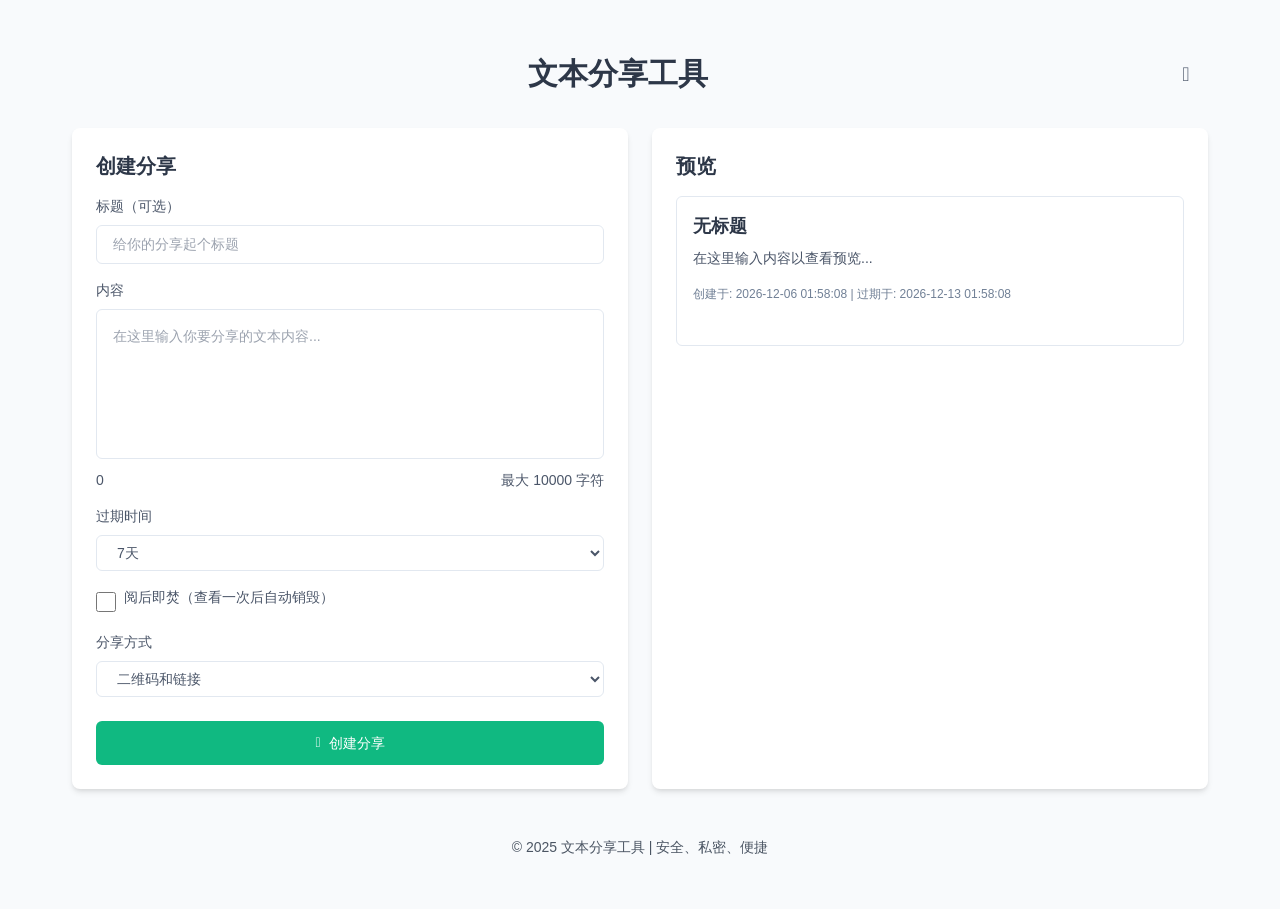
==== index.html @ 300126fb "Update index.html" ====
<!DOCTYPE html>
<html lang="zh-CN">
<head>
    <meta charset="UTF-8">
    <meta name="viewport" content="width=device-width, initial-scale=1.0">
    <title>文本分享工具</title>
    <link rel="icon" href="/favicon.ico" type="image/x-icon">
    <link rel="stylesheet" href="/css/tailwind.min.css">
    <link rel="stylesheet" href="/css/font-awesome.min.css">
    <link rel="stylesheet" href="/css/fonts.css">
    <link rel="stylesheet" href="/css/style.css">
    <script src="/js/qrcode.min.js" defer></script>
</head>
<body>
    <div class="container">
        <header class="text-center mb-8">
            <div class="header-container">
                <div></div>
                <h1 class="text-3xl font-bold main-title">文本分享工具</h1>
                <button id="themeToggle" class="theme-toggle">
                    <i class="fa fa-moon-o"></i>
                </button>
            </div>
        </header>
        
        <div class="grid grid-cols-1 lg:grid-cols-2 gap-6">
            <div class="card p-6">
                <h2 class="text-xl font-semibold mb-4 section-title">创建分享</h2>
                
                <form id="shareForm">
                    <div class="form-group">
                        <label for="title" class="form-label">标题（可选）</label>
                        <input type="text" id="title" name="title" class="form-input" placeholder="给你的分享起个标题">
                    </div>
                    
                    <div class="form-group">
                        <label for="content" class="form-label">内容</label>
                        <textarea id="content" name="content" class="input-area" placeholder="在这里输入你要分享的文本内容..." required></textarea>
                        <div class="flex justify-between text-sm text-tertiary mt-1">
                            <span id="charCount">0</span>
                            <span>最大 10000 字符</span>
                        </div>
                    </div>
                    
                    <div class="form-group">
                        <label for="expire" class="form-label">过期时间</label>
                        <select id="expire" name="expire" class="form-select">
                            <option value="1">1天</option>
                            <option value="7" selected>7天</option>
                            <option value="30">30天</option>
                        </select>
                    </div>
                    
                    <div class="checkbox-group">
                        <input type="checkbox" id="burnAfterReading" name="burnAfterRead" class="form-checkbox">
                        <label for="burnAfterReading" class="form-label">阅后即焚（查看一次后自动销毁）</label>
                    </div>
                    
                    <div class="form-group">
                        <label for="shareType" class="form-label">分享方式</label>
                        <select id="shareType" name="shareType" class="form-select">
                            <option value="both">二维码和链接</option>
                            <option value="qrcode">仅二维码</option>
                            <option value="link">仅链接</option>
                        </select>
                    </div>
                    
                    <div class="mt-6">
                        <button type="submit" class="btn btn-success full-width-btn">
                            <i class="fa fa-share-alt btn-icon"></i>
                            创建分享
                        </button>
                    </div>
                </form>
            </div>
            
            <div class="card p-6">
                <h2 class="text-xl font-semibold mb-4 section-title">预览</h2>
                
                <div id="previewContainer" class="preview-card">
                    <div id="previewTitle" class="preview-title">无标题</div>
                    <div id="previewContent" class="preview-content">在这里输入内容以查看预览...</div>
                    <div id="previewMeta" class="preview-meta">
                        创建于: <span id="previewCreatedAt"></span> | 
                        过期于: <span id="previewExpiresAt"></span>
                    </div>
                    
                    <div id="securityInfo" class="preview-meta mt-2">
                        <span id="burnIndicator" class="hidden"><i class="fa fa-fire mr-1"></i> 阅后即焚</span>
                    </div>
                    
                    <div id="shareOptions" class="hidden fade-in">
                        <hr class="my-4 border-border-color">
                        
                        <h3 class="text-lg font-medium mb-2 section-title">分享选项</h3>
                        
                        <div id="qrcodeContainer" class="qrcode-container hidden">
                            <div class="bg-white p-4 rounded-lg shadow-sm border border-gray-200 dark:bg-gray-800 dark:border-gray-700">
                                <img id="qrcodeImage" src="" alt="分享二维码" class="max-w-full h-auto mx-auto">
                                <p class="text-center text-sm text-gray-500 mt-2">扫描二维码查看内容</p>
                            </div>
                        </div>
                        
                        <div id="linkContainer" class="share-link-container hidden">
                            <span id="shareLink" class="share-link"></span>
                            <button id="copyLinkBtn" class="copy-btn">
                                <i class="fa fa-copy"></i>
                            </button>
                        </div>
                    </div>
                </div>
            </div>
        </div>
        
        <footer class="mt-12 text-center text-gray-600 text-sm">
            <p>&copy; 2025 文本分享工具 | 安全、私密、便捷</p>
        </footer>
    </div>
    
    <div id="clipboardMessage" class="clipboard-message">
        <i class="fa fa-check-circle mr-2"></i>
        <span>链接已复制到剪贴板</span>
    </div>
    
    <script>
        // 全局 API 地址
        window.API_BASE_URL = window.location.origin;
        console.log('✅ API_BASE_URL:', window.API_BASE_URL);
    </script>
    
    <script src="/js/app.js"></script>

    <link rel="manifest" href="/manifest.json">
    <meta name="apple-mobile-web-app-capable" content="yes">
    <meta name="apple-mobile-web-app-status-bar-style" content="black-translucent">
    <meta name="apple-mobile-web-app-title" content="TextShare">
    <meta name="msapplication-TileColor" content="#3b82f6">
    <meta name="msapplication-TileImage" content="/images/icons/icon-144x144.png">
    <meta name="theme-color" content="#3b82f6">
    <meta name="application-name" content="文本分享工具">

    <script>
        if ('serviceWorker' in navigator) {
            window.addEventListener('load', () => {
                navigator.serviceWorker.register('/sw.js', { scope: '/' })
                    .then((registration) => {
                        console.log('✅ Service Worker 注册成功');
                    })
                    .catch((error) => {
                        console.error('❌ Service Worker 注册失败:', error);
                    });
            });
        }
    </script>
</body>
</html>
---- css/fonts.css ----
/* ===== Inter 字体（可变字体，包含所有字重） ===== */
@font-face {
    font-family: 'Inter';
    src: url('/fonts/inter/Inter-Variable.woff2') format('woff2-variations');
    font-weight: 100 900;
    font-display: swap;
    font-style: normal;
}

@font-face {
    font-family: 'Inter';
    src: url('/fonts/inter/Inter-Variable.woff2') format('woff2-variations');
    font-weight: 100 900;
    font-display: swap;
    font-style: italic;
}

/* ===== FontAwesome 字体（如果CSS中已定义，这里可省略） ===== */
/* FontAwesome 的字体文件由 font-awesome.min.css 自动引用 */
---- css/style.css ----
/* ===== CSS变量（主题色） ===== */
:root {
    --bg-color: #f8fafc;
    --card-bg: #ffffff;
    --text-primary: #2d3748;
    --text-secondary: #4a5568;
    --text-tertiary: #718096;
    --border-color: #e2e8f0;
    --link-color: #3b82f6;
    --link-hover: #2563eb;
    --success-color: #10b981;
    --success-hover: #059669;
    --burn-notice-bg: #fff3cd;
    --burn-notice-text: #856404;
    --notification-bg: #4CAF50;
    --notification-text: white;
}

[data-theme="dark"] {
    --bg-color: #1a202c;
    --card-bg: #2d3748;
    --text-primary: #ffffff;
    --text-secondary: #e2e8f0;
    --text-tertiary: #a0aec0;
    --border-color: #4a5568;
    --link-color: #63b3ed;
    --link-hover: #90cdf4;
    --success-color: #38b2ac;
    --success-hover: #319795;
    --burn-notice-bg: #5c3c00;
    --burn-notice-text: #ffd700;
    --notification-bg: #38a169;
    --notification-text: #f7fafc;
}

/* ===== 全局重置 ===== */
* {
    margin: 0;
    padding: 0;
    box-sizing: border-box;
}

body {
    font-family: 'Inter', -apple-system, BlinkMacSystemFont, "Segoe UI", Roboto, "Helvetica Neue", Arial, sans-serif;
    background-color: var(--bg-color);
    color: var(--text-secondary);
    transition: background-color 0.3s ease;
    padding: 20px;
}

/* ===== 容器 ===== */
.container {
    max-width: 1200px;
    margin: 0 auto;
    padding: 2rem;
}

/* ===== 卡片 ===== */
.card {
    background-color: var(--card-bg);
    border-radius: 0.5rem;
    box-shadow: 0 4px 6px -1px rgba(0, 0, 0, 0.1), 0 2px 4px -1px rgba(0, 0, 0, 0.06);
    overflow: hidden;
    transition: background-color 0.3s ease;
}

/* ===== 输入框 ===== */
.input-area {
    resize: none;
    width: 100%;
    height: 150px;
    padding: 1rem;
    border: 1px solid var(--border-color);
    border-radius: 0.375rem;
    font-family: 'Inter', -apple-system, BlinkMacSystemFont, "Segoe UI", Roboto, sans-serif;
    font-size: 0.875rem;
    line-height: 1.5;
    color: var(--text-secondary);
    background-color: var(--card-bg);
    transition: border-color 0.3s ease, background-color 0.3s ease;
}

.input-area:focus {
    outline: none;
    border-color: var(--link-color);
    box-shadow: 0 0 0 3px rgba(59, 130, 246, 0.3);
}

/* ===== 按钮 ===== */
.btn {
    display: inline-flex;
    align-items: center;
    justify-content: center;
    padding: 0.5rem 1rem;
    font-size: 0.875rem;
    font-weight: 500;
    line-height: 1.5;
    border-radius: 0.375rem;
    transition: all 0.3s ease;
    cursor: pointer;
    border: none;
    min-height: 44px;
    min-width: 44px;
}

.btn-primary {
    background-color: var(--link-color);
    color: #ffffff;
}

.btn-primary:hover {
    background-color: var(--link-hover);
}

.btn-success {
    background-color: var(--success-color);
    color: #ffffff;
}

.btn-success:hover {
    background-color: var(--success-hover);
}

.btn-secondary {
    background-color: var(--border-color);
    color: var(--text-secondary);
}

.btn-secondary:hover {
    background-color: #cbd5e0;
}

.full-width-btn {
    width: 100%;
    display: flex;
    justify-content: center;
}

.btn-icon {
    margin-right: 0.5rem;
}

/* ===== 表单 ===== */
.form-group {
    margin-bottom: 1rem;
}

.form-label {
    display: block;
    margin-bottom: 0.5rem;
    font-size: 0.875rem;
    font-weight: 500;
    color: var(--text-secondary);
}

.form-input {
    display: block;
    width: 100%;
    padding: 0.5rem 1rem;
    font-size: 0.875rem;
    line-height: 1.5;
    color: var(--text-secondary);
    background-color: var(--card-bg);
    background-clip: padding-box;
    border: 1px solid var(--border-color);
    border-radius: 0.375rem;
    transition: border-color 0.3s ease, background-color 0.3s ease;
}

.form-input:focus {
    outline: none;
    border-color: var(--link-color);
    box-shadow: 0 0 0 3px rgba(59, 130, 246, 0.3);
}

.form-select {
    display: block;
    width: 100%;
    padding: 0.5rem 1rem;
    font-size: 0.875rem;
    line-height: 1.5;
    color: var(--text-secondary);
    background-color: var(--card-bg);
    background-clip: padding-box;
    border: 1px solid var(--border-color);
    border-radius: 0.375rem;
    transition: border-color 0.3s ease, background-color 0.3s ease;
}

.form-select:focus {
    outline: none;
    border-color: var(--link-color);
    box-shadow: 0 0 0 3px rgba(59, 130, 246, 0.3);
}

.form-checkbox {
    width: 1.25rem;
    height: 1.25rem;
    margin-right: 0.5rem;
    accent-color: var(--link-color);
}

.checkbox-group {
    display: flex;
    align-items: center;
    margin-bottom: 1rem;
}

/* ===== 预览 ===== */
.preview-card {
    border: 1px solid var(--border-color);
    border-radius: 0.375rem;
    padding: 1rem;
    min-height: 150px;
    background-color: var(--card-bg);
    transition: background-color 0.3s ease, border-color 0.3s ease;
}

.preview-title {
    font-size: 1.125rem;
    font-weight: 600;
    color: var(--text-primary);
    margin-bottom: 0.5rem;
}

.preview-content {
    font-size: 0.875rem;
    line-height: 1.5;
    color: var(--text-secondary);
    white-space: pre-wrap;
    word-break: break-word;
}

.preview-meta {
    font-size: 0.75rem;
    color: var(--text-tertiary);
    margin-top: 1rem;
}

/* ===== 分享链接 & 二维码 ===== */
.share-link-container {
    display: flex;
    align-items: center;
    margin: 1rem 0;
}

.share-link {
    flex: 1;
    padding: 0.5rem;
    font-size: 0.875rem;
    color: var(--text-secondary);
    background-color: var(--bg-color);
    border: 1px solid var(--border-color);
    border-radius: 0.375rem 0 0 0.375rem;
    overflow: hidden;
    text-overflow: ellipsis;
    white-space: nowrap;
    transition: background-color 0.3s ease, border-color 0.3s ease;
}

.copy-btn {
    padding: 0.5rem 1rem;
    font-size: 0.875rem;
    font-weight: 500;
    color: var(--text-secondary);
    background-color: var(--border-color);
    border: 1px solid var(--border-color);
    border-left: none;
    border-radius: 0 0.375rem 0.375rem 0;
    cursor: pointer;
    transition: all 0.3s ease;
    min-height: 44px;
    min-width: 44px;
}

.copy-btn:hover {
    background-color: #cbd5e0;
}

.qrcode-container {
    display: flex;
    justify-content: center;
    align-items: center;
    margin: 1rem 0;
}

/* ===== 阅后即焚提示 ===== */
.burn-notice {
    background-color: var(--burn-notice-bg);
    color: var(--burn-notice-text);
    padding: 12px 15px;
    border-radius: 8px;
    margin-bottom: 20px;
    font-size: 14px;
    border-left: 4px solid var(--burn-notice-text);
    display: flex;
    align-items: center;
}

.burn-notice i {
    margin-right: 8px;
    font-size: 16px;
}

/* ===== 主题切换 ===== */
.theme-toggle {
    background: none;
    border: none;
    color: var(--text-secondary);
    cursor: pointer;
    font-size: 1.25rem;
    transition: color 0.3s ease;
    min-height: 44px;
    min-width: 44px;
}

.theme-toggle:hover {
    color: var(--link-color);
}

/* ===== 头部 ===== */
.header-container {
    display: flex;
    justify-content: space-between;
    align-items: center;
    margin-bottom: 8px;
}

.main-title, .section-title {
    color: var(--text-primary);
}

/* ===== 剪贴板提示 ===== */
.clipboard-message {
    position: fixed;
    bottom: 20px;
    right: 20px;
    padding: 0.75rem 1rem;
    background-color: var(--notification-bg);
    color: var(--notification-text);
    border-radius: 0.375rem;
    box-shadow: 0 4px 6px -1px rgba(0, 0, 0, 0.1), 0 2px 4px -1px rgba(0, 0, 0, 0.06);
    z-index: 1000;
    opacity: 0;
    transform: translateY(20px);
    transition: all 0.3s ease;
}

.clipboard-message.show {
    opacity: 1;
    transform: translateY(0);
}

/* ===== 复制通知（view.html用） ===== */
.copy-notification {
    position: fixed;
    top: 20px;
    right: 20px;
    background-color: var(--notification-bg);
    color: var(--notification-text);
    padding: 12px 20px;
    border-radius: 8px;
    box-shadow: 0 4px 12px rgba(0, 0, 0, 0.15);
    transform: translateX(120%);
    opacity: 0;
    transition: transform 0.3s ease, opacity 0.3s ease;
    z-index: 1000;
    display: flex;
    align-items: center;
}

.copy-notification i {
    margin-right: 8px;
}

.copy-notification.show {
    transform: translateX(0);
    opacity: 1;
}

/* ===== 错误页面 ===== */
.error-container {
    text-align: center;
    padding: 40px 20px;
    color: var(--text-secondary);
}

.error-container i {
    font-size: 48px;
    margin-bottom: 20px;
    color: #e53e3e;
}

.error-container h2 {
    font-size: 24px;
    margin-bottom: 10px;
    color: var(--text-primary);
}

.error-container p {
    font-size: 16px;
}

/* ===== 工具类 ===== */
.hidden {
    display: none;
}

.fade-in {
    animation: fadeIn 0.3s ease-in-out;
}

@keyframes fadeIn {
    from {
        opacity: 0;
        transform: translateY(-10px);
    }
    to {
        opacity: 1;
        transform: translateY(0);
    }
}

/* ===== 时间信息 ===== */
.time-info {
    color: var(--text-secondary);
    font-size: 14px;
    margin-bottom: 25px;
    padding-bottom: 15px;
    border-bottom: 1px solid var(--border-color);
}

.text-title {
    font-size: 18px;
    font-weight: 600;
    color: var(--text-primary);
    margin-bottom: 15px;
    padding-bottom: 10px;
    border-bottom: 1px solid var(--border-color);
}

/* ===== 分割线 ===== */
.divider {
    height: 1px;
    background-color: var(--border-color);
    margin: 20px 0;
}

/* ===== 响应式适配 ===== */
@media (max-width: 768px) {
    .container {
        padding: 1rem;
    }
    
    .grid {
        grid-template-columns: 1fr !important;
    }
    
    .input-area {
        height: 120px;
        font-size: 16px; /* 防止iOS自动缩放 */
    }
    
    .form-input,
    .form-select {
        font-size: 16px;
    }
}
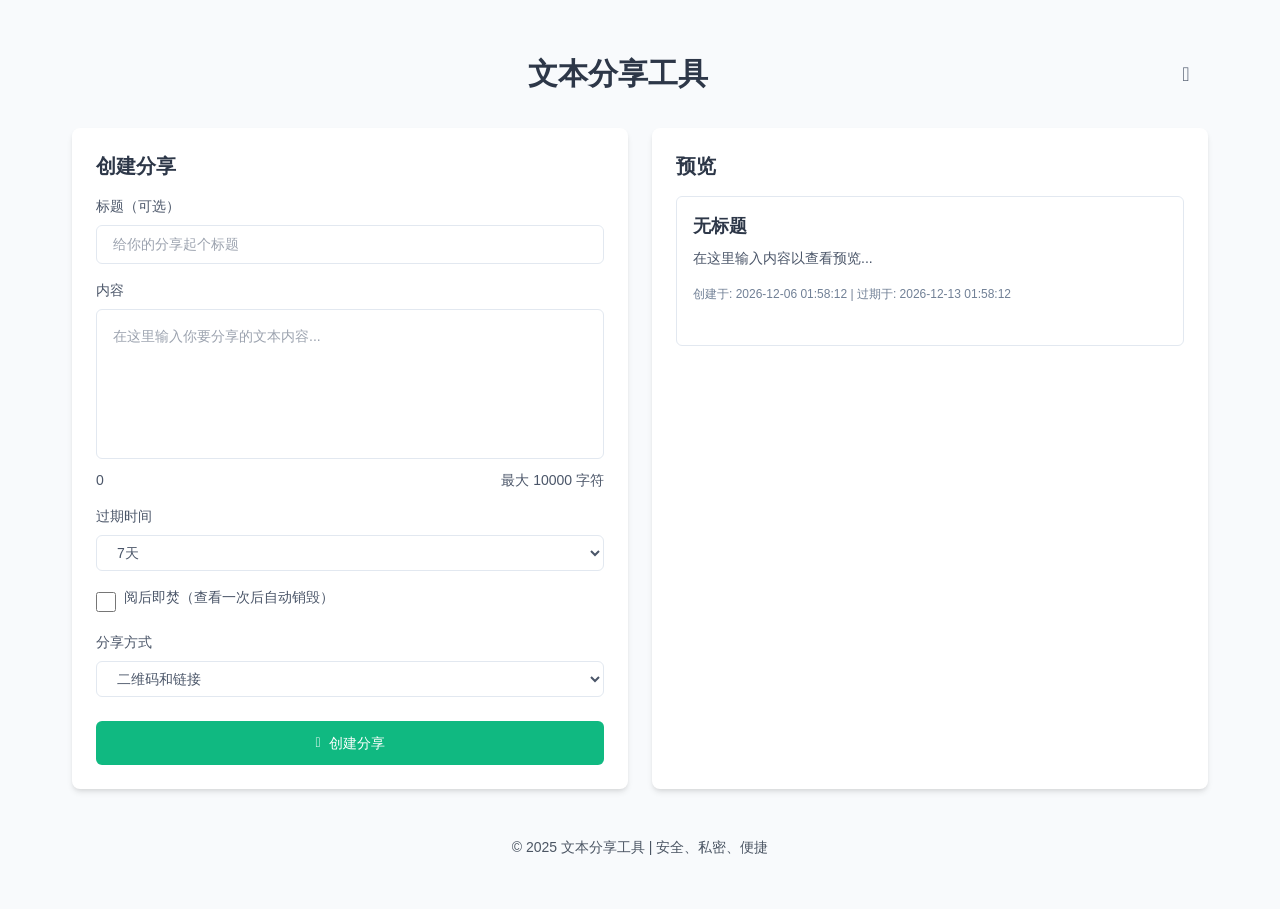
==== commit f48dc279: "Update index.html" ====
--- a/index.html
+++ b/index.html
@@ -9,7 +9,8 @@
     <link rel="stylesheet" href="/css/font-awesome.min.css">
     <link rel="stylesheet" href="/css/fonts.css">
     <link rel="stylesheet" href="/css/style.css">
-    <script src="/js/qrcode.min.js" defer></script>
+    <!-- QRCode 库 - 使用 CDN -->
+    <script src="https://cdn.jsdelivr.net/npm/qrcode@1.5.1/build/qrcode.min.js"></script>
 </head>
 <body>
     <div class="container">
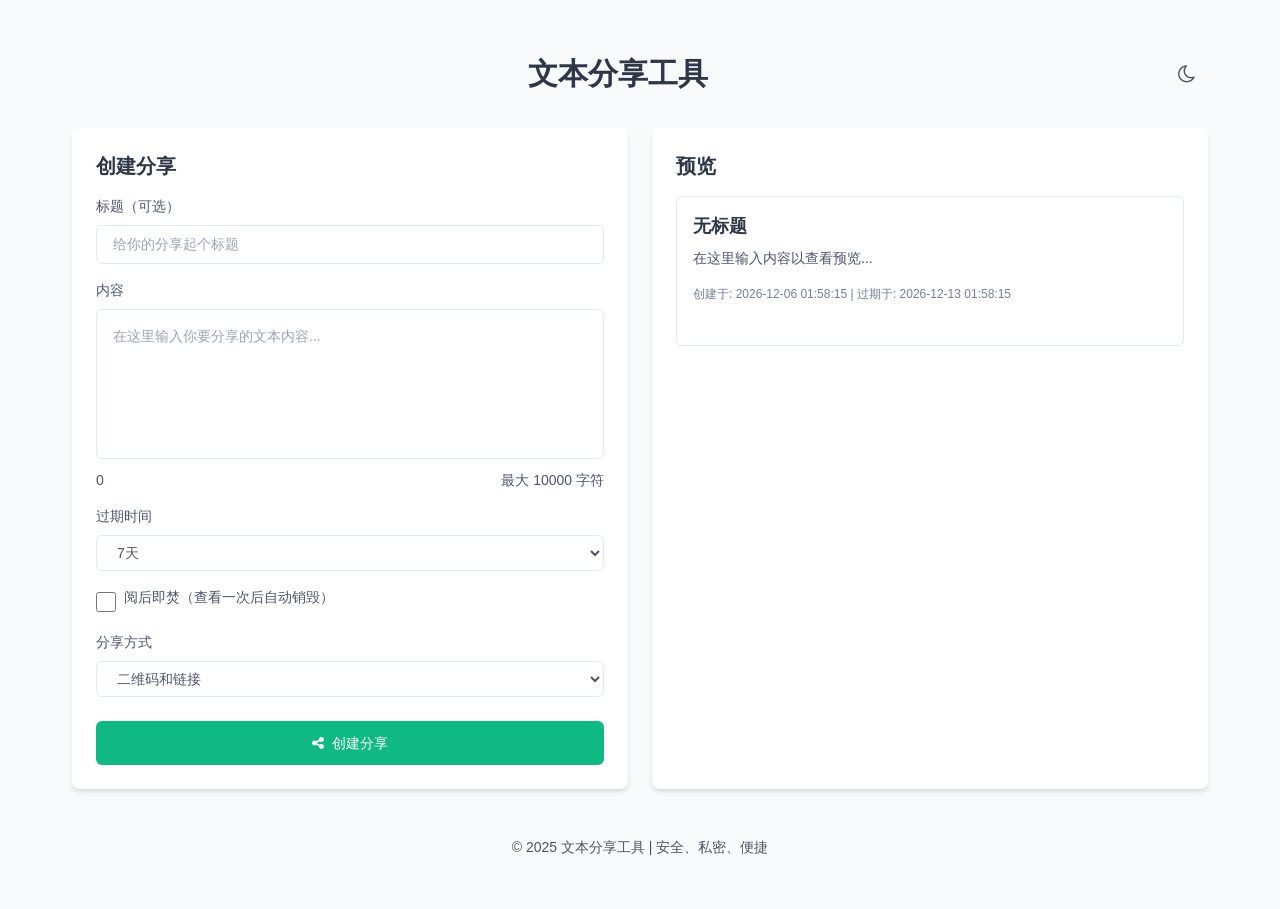
==== commit 0d0f0965: "Update index.html" ====
--- a/index.html
+++ b/index.html
@@ -4,7 +4,7 @@
     <meta charset="UTF-8">
     <meta name="viewport" content="width=device-width, initial-scale=1.0">
     <title>文本分享工具</title>
-    <link rel="icon" href="/favicon.ico" type="image/x-icon">
+    <link rel="icon" href="data:image/svg+xml,<svg xmlns='http://www.w3.org/2000/svg' viewBox='0 0 100 100'><text y='.9em' font-size='90'>📄</text></svg>">
     <link rel="stylesheet" href="/css/tailwind.min.css">
     <link rel="stylesheet" href="/css/font-awesome.min.css">
     <link rel="stylesheet" href="/css/fonts.css">
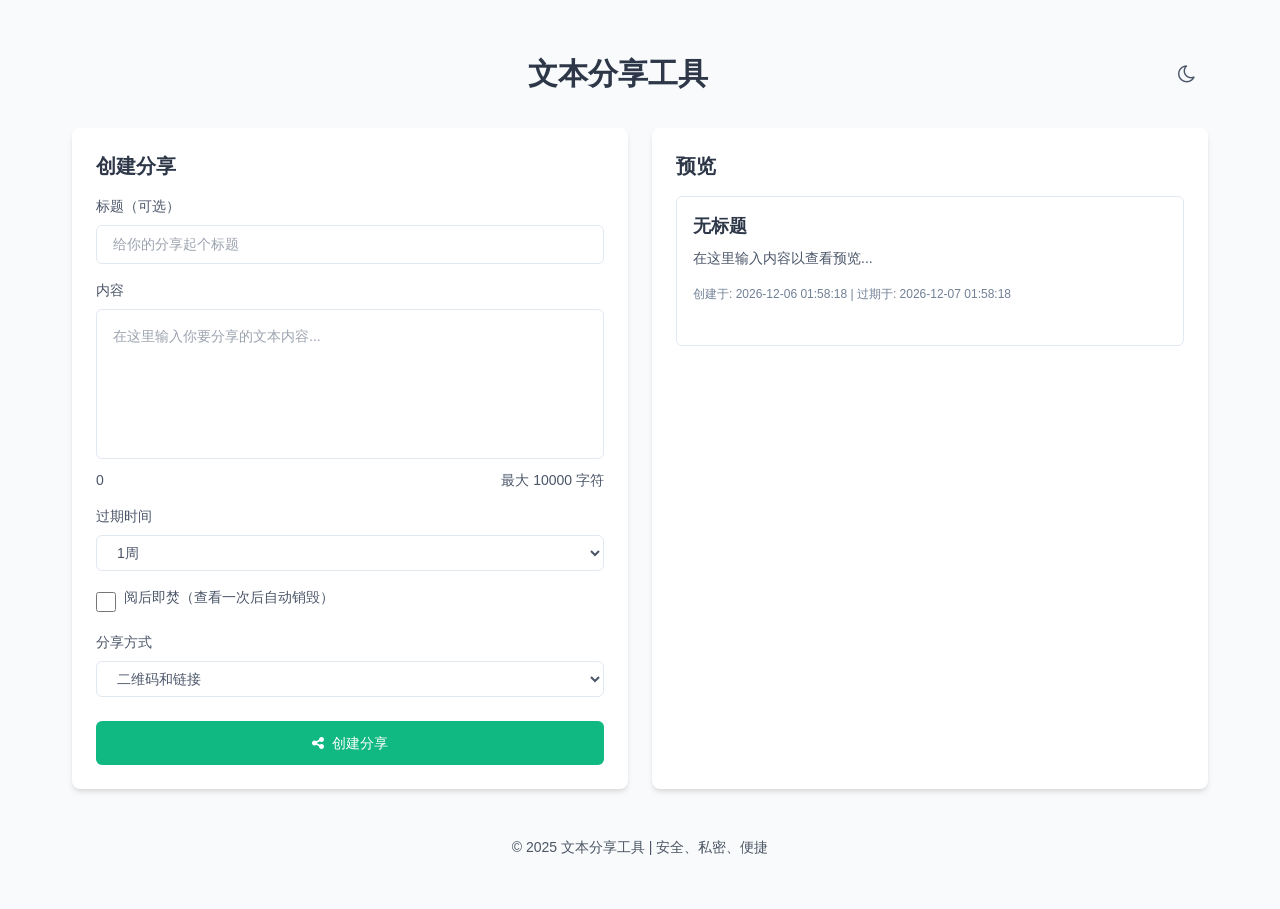
==== commit 01e5e291: "Update index.html" ====
--- a/index.html
+++ b/index.html
@@ -46,9 +46,14 @@
                     <div class="form-group">
                         <label for="expire" class="form-label">过期时间</label>
                         <select id="expire" name="expire" class="form-select">
-                            <option value="1">1天</option>
-                            <option value="7" selected>7天</option>
-                            <option value="30">30天</option>
+                            <option value="5分钟">5分钟</option>
+                            <option value="10分钟">10分钟</option>
+                            <option value="1小时">1小时</option>
+                            <option value="1天">1天</option>
+                            <option value="1周" selected>1周</option>
+                            <option value="1个月">1个月</option>
+                            <option value="1年">1年</option>
+                            <option value="永不过期">永不过期</option>
                         </select>
                     </div>
                     
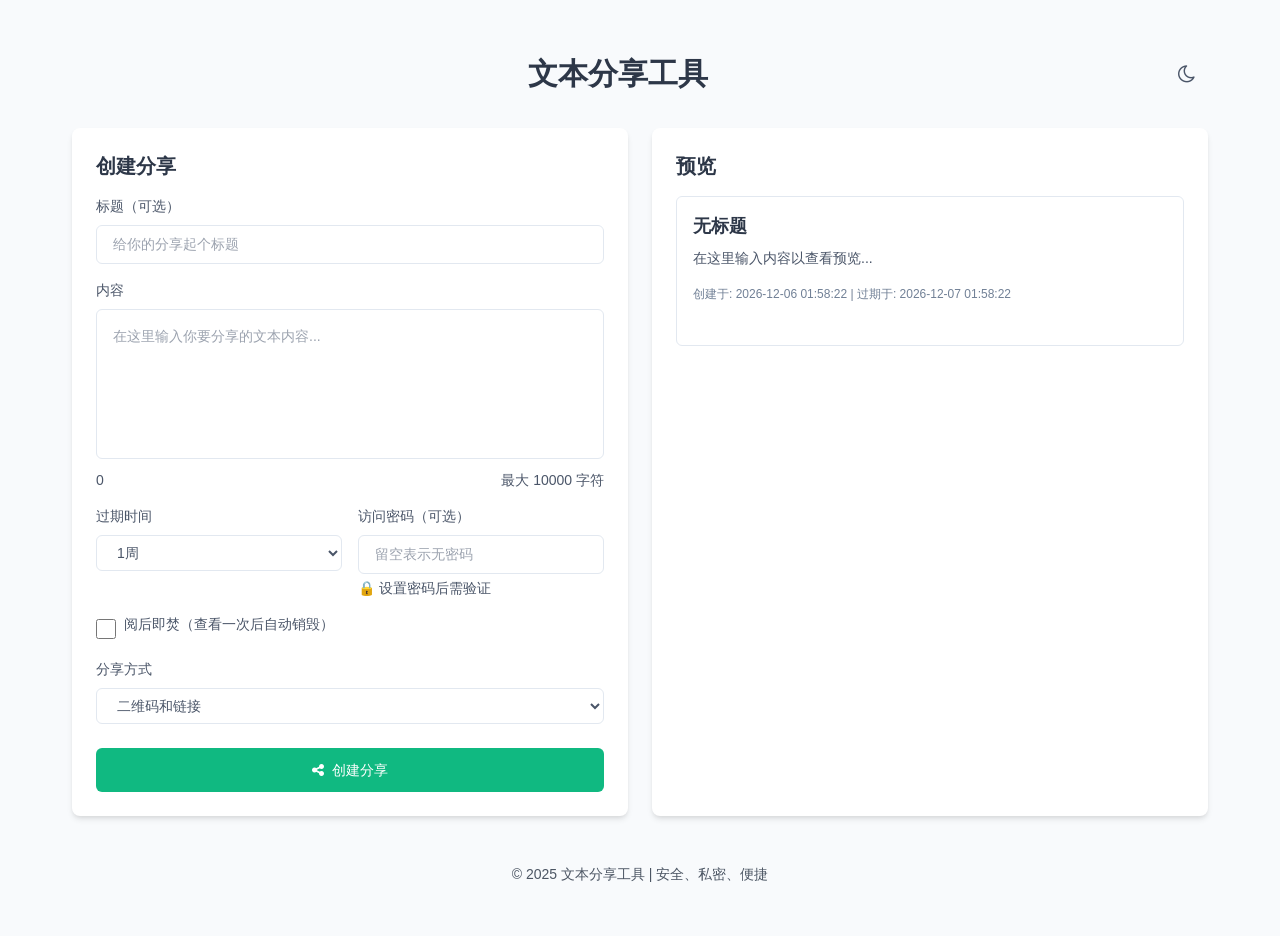
==== commit f33c41e4: "Update index.html" ====
--- a/index.html
+++ b/index.html
@@ -43,18 +43,28 @@
                         </div>
                     </div>
                     
+                    <!-- ✅ 修改：过期时间和密码放在同一行 -->
                     <div class="form-group">
-                        <label for="expire" class="form-label">过期时间</label>
-                        <select id="expire" name="expire" class="form-select">
-                            <option value="5分钟">5分钟</option>
-                            <option value="10分钟">10分钟</option>
-                            <option value="1小时">1小时</option>
-                            <option value="1天">1天</option>
-                            <option value="1周" selected>1周</option>
-                            <option value="1个月">1个月</option>
-                            <option value="1年">1年</option>
-                            <option value="永不过期">永不过期</option>
-                        </select>
+                        <div style="display: grid; grid-template-columns: 1fr 1fr; gap: 16px;">
+                            <div>
+                                <label for="expire" class="form-label">过期时间</label>
+                                <select id="expire" name="expire" class="form-select">
+                                    <option value="5分钟">5分钟</option>
+                                    <option value="10分钟">10分钟</option>
+                                    <option value="1小时">1小时</option>
+                                    <option value="1天">1天</option>
+                                    <option value="1周" selected>1周</option>
+                                    <option value="1个月">1个月</option>
+                                    <option value="1年">1年</option>
+                                    <option value="永不过期">永不过期</option>
+                                </select>
+                            </div>
+                            <div>
+                                <label for="password" class="form-label">访问密码（可选）</label>
+                                <input type="text" id="password" name="password" class="form-input" placeholder="留空表示无密码">
+                                <p class="text-sm text-tertiary mt-1">🔒 设置密码后需验证</p>
+                            </div>
+                        </div>
                     </div>
                     
                     <div class="checkbox-group">
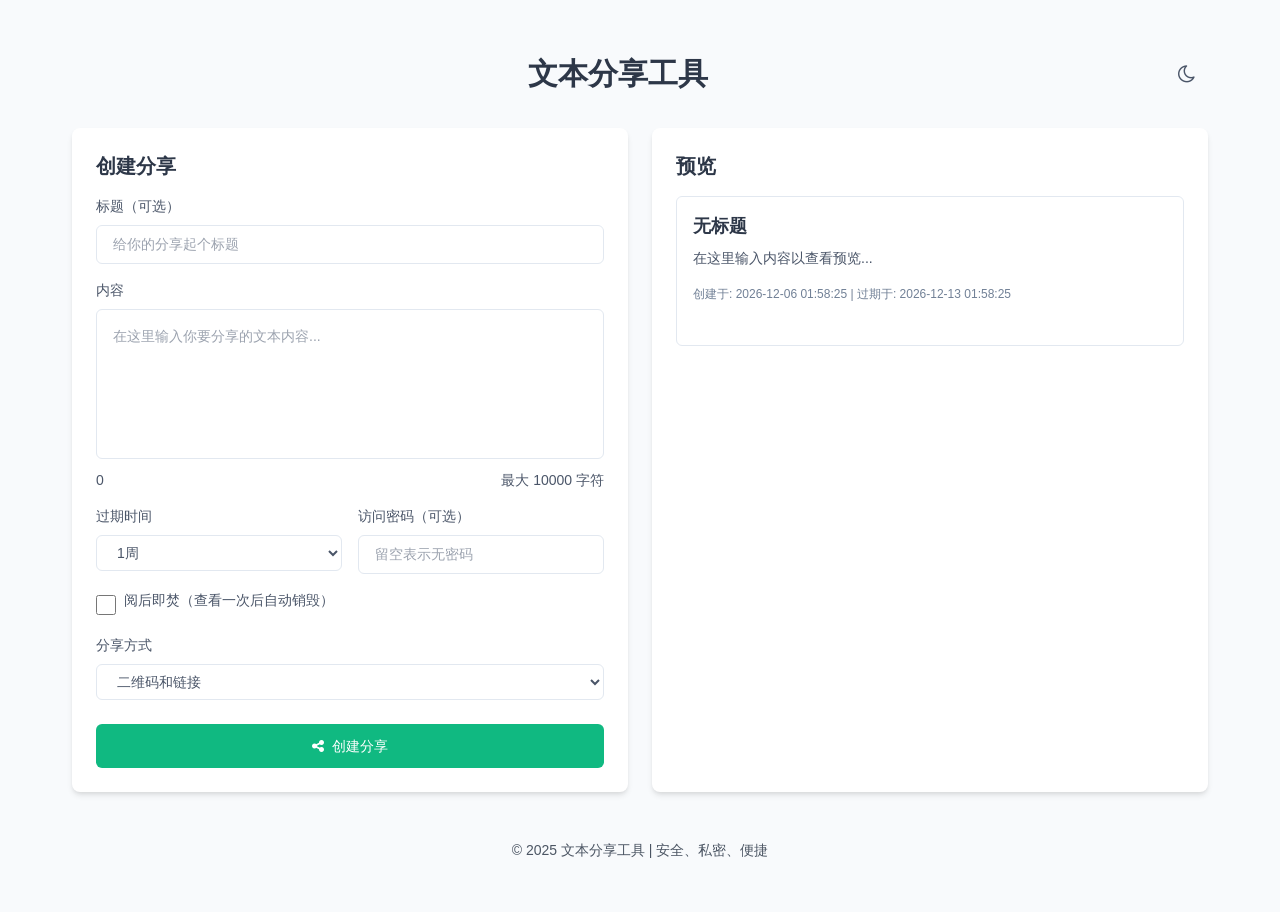
==== commit 7e0c7467: "Update index.html" ====
--- a/index.html
+++ b/index.html
@@ -62,7 +62,6 @@
                             <div>
                                 <label for="password" class="form-label">访问密码（可选）</label>
                                 <input type="text" id="password" name="password" class="form-input" placeholder="留空表示无密码">
-                                <p class="text-sm text-tertiary mt-1">🔒 设置密码后需验证</p>
                             </div>
                         </div>
                     </div>
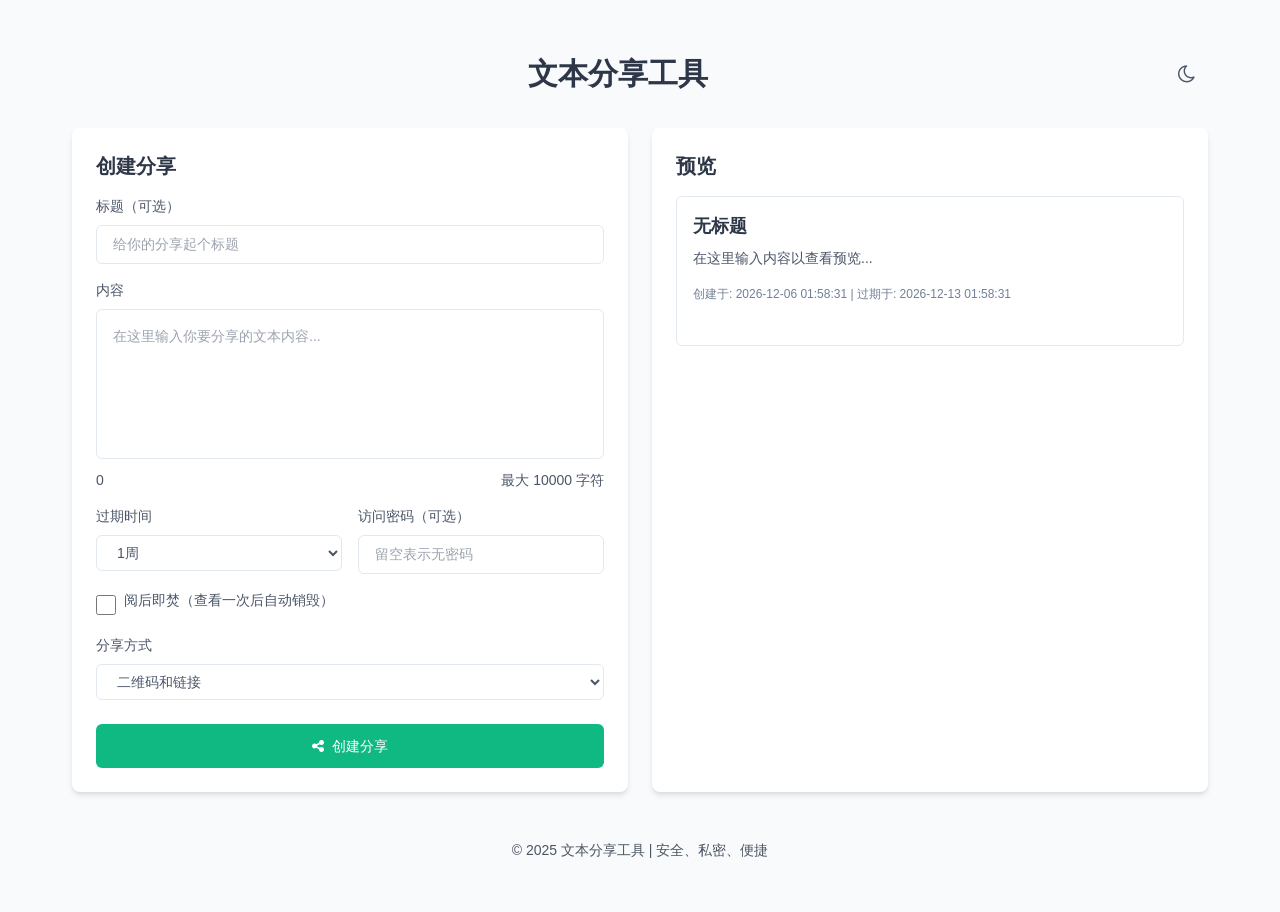
==== commit 718fdaa1: "Update index.html" ====
--- a/index.html
+++ b/index.html
@@ -154,18 +154,7 @@
     <meta name="theme-color" content="#3b82f6">
     <meta name="application-name" content="文本分享工具">
 
-    <script>
-        if ('serviceWorker' in navigator) {
-            window.addEventListener('load', () => {
-                navigator.serviceWorker.register('/sw.js', { scope: '/' })
-                    .then((registration) => {
-                        console.log('✅ Service Worker 注册成功');
-                    })
-                    .catch((error) => {
-                        console.error('❌ Service Worker 注册失败:', error);
-                    });
-            });
-        }
+
     </script>
 </body>
 </html>
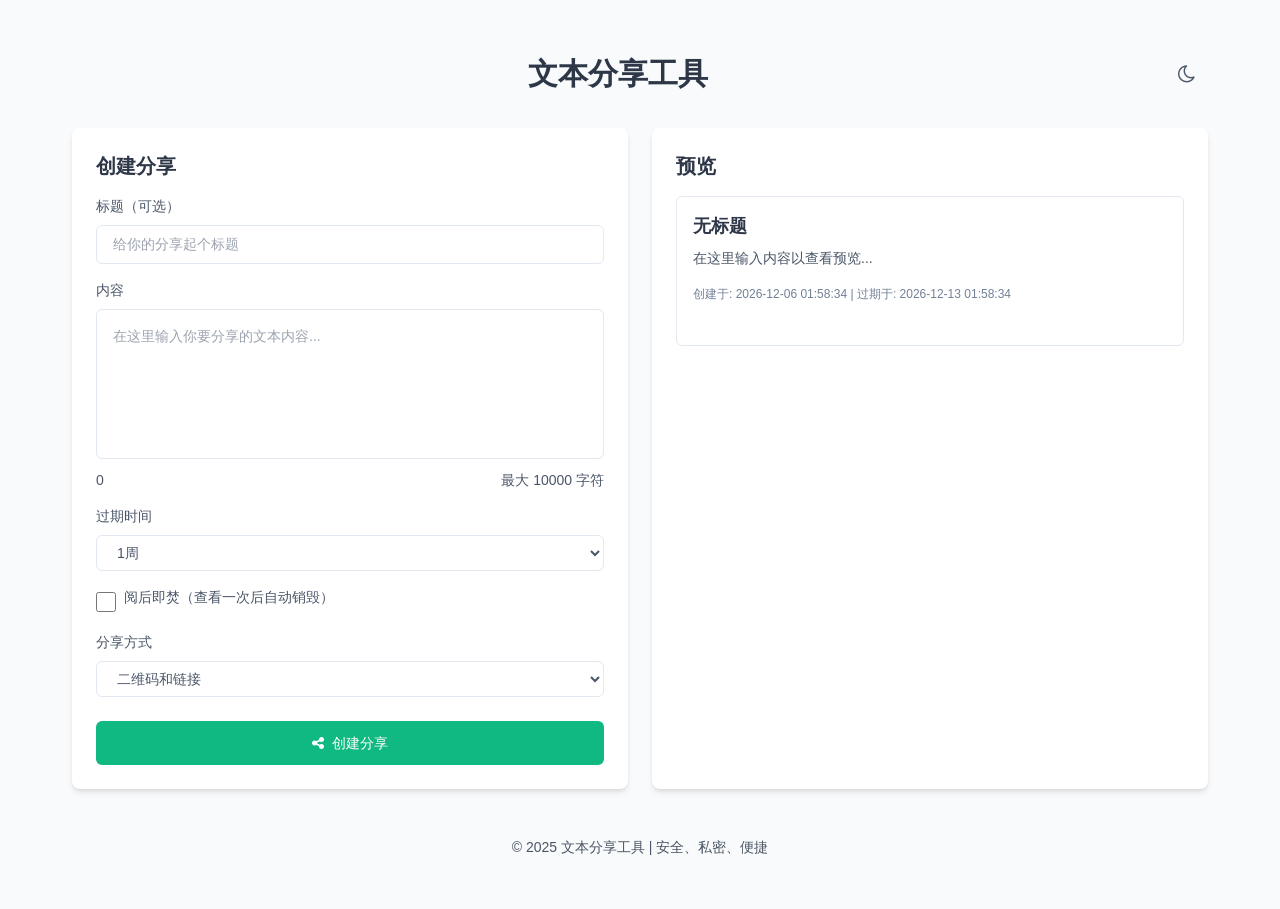
==== commit 514f725f: "Update index.html" ====
--- a/index.html
+++ b/index.html
@@ -43,27 +43,18 @@
                         </div>
                     </div>
                     
-                    <!-- ✅ 修改：过期时间和密码放在同一行 -->
                     <div class="form-group">
-                        <div style="display: grid; grid-template-columns: 1fr 1fr; gap: 16px;">
-                            <div>
-                                <label for="expire" class="form-label">过期时间</label>
-                                <select id="expire" name="expire" class="form-select">
-                                    <option value="5分钟">5分钟</option>
-                                    <option value="10分钟">10分钟</option>
-                                    <option value="1小时">1小时</option>
-                                    <option value="1天">1天</option>
-                                    <option value="1周" selected>1周</option>
-                                    <option value="1个月">1个月</option>
-                                    <option value="1年">1年</option>
-                                    <option value="永不过期">永不过期</option>
-                                </select>
-                            </div>
-                            <div>
-                                <label for="password" class="form-label">访问密码（可选）</label>
-                                <input type="text" id="password" name="password" class="form-input" placeholder="留空表示无密码">
-                            </div>
-                        </div>
+                        <label for="expire" class="form-label">过期时间</label>
+                        <select id="expire" name="expire" class="form-select">
+                            <option value="5分钟">5分钟</option>
+                            <option value="10分钟">10分钟</option>
+                            <option value="1小时">1小时</option>
+                            <option value="1天">1天</option>
+                            <option value="1周" selected>1周</option>
+                            <option value="1个月">1个月</option>
+                            <option value="1年">1年</option>
+                            <option value="永不过期">永不过期</option>
+                        </select>
                     </div>
                     
                     <div class="checkbox-group">
@@ -154,7 +145,18 @@
     <meta name="theme-color" content="#3b82f6">
     <meta name="application-name" content="文本分享工具">
 
-
+    <script>
+        if ('serviceWorker' in navigator) {
+            window.addEventListener('load', () => {
+                navigator.serviceWorker.register('/sw.js', { scope: '/' })
+                    .then((registration) => {
+                        console.log('✅ Service Worker 注册成功');
+                    })
+                    .catch((error) => {
+                        console.error('❌ Service Worker 注册失败:', error);
+                    });
+            });
+        }
     </script>
 </body>
 </html>
